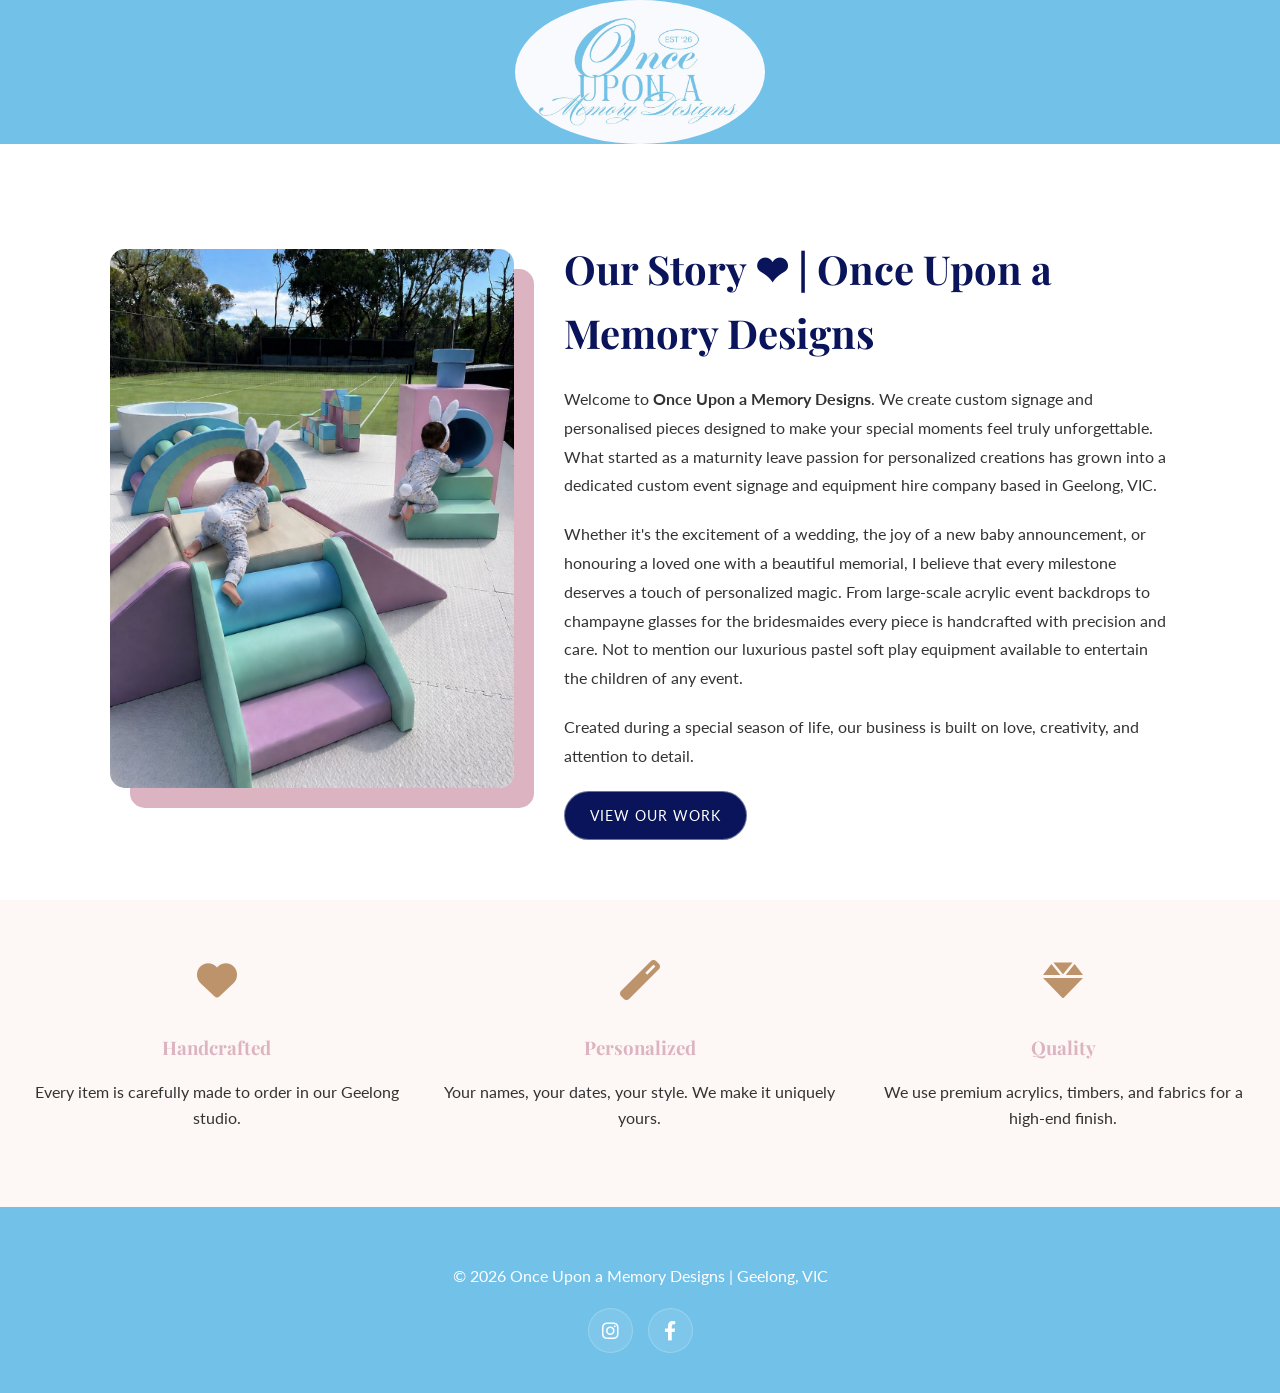
==== aboutus.html @ 057b94fb "Update aboutus.html" ====
<!DOCTYPE html>
<html lang="en">
<head>
    <meta charset="UTF-8">
    <meta name="viewport" content="width=device-width, initial-scale=1.0">
    <title>About Us | Once Upon a Memory Designs</title>
    <link rel="stylesheet" href="gallerystyle.css">
    <link rel="stylesheet" href="https://cdnjs.cloudflare.com/ajax/libs/font-awesome/6.0.0/css/all.min.css">
    <link href="https://fonts.googleapis.com/css2?family=Playfair+Display:ital,wght@0,400..900;1,400..900&family=Lato:wght@300;400;700&display=swap" rel="stylesheet">
    
    <style>
        /* Specific Styles for About Page */
        .about-hero {
            background: #0A145A; /* Your Brand Navy */
            color: white;
            padding: 80px 20px;
            text-align: center;
        }

        .about-hero h1 {
            font-family: 'Playfair Display', serif;
            font-size: 3.5rem;
            margin-bottom: 20px;
        }

        .about-container {
            max-width: 1100px;
            margin: 60px auto;
            padding: 0 20px;
            display: flex;
            align-items: center;
            gap: 50px;
            flex-wrap: wrap;
        }

        .about-image {
            flex: 1;
            min-width: 300px;
        }

        .about-image img {
            width: 100%;
            border-radius: 15px;
            box-shadow: 20px 20px 0px #dcb3c0; /* Gold Accent Shadow */
        }

        .about-content {
            flex: 1.5;
            min-width: 300px;
        }

        .about-content h2 {
            font-family: 'Playfair Display', serif;
            color: #0A145A;
            font-size: 2.5rem;
            margin-bottom: 20px;
        }

        .about-content p {
            font-family: 'Lato', sans-serif;
            line-height: 1.8;
            color: #333;
            margin-bottom: 20px;
        }

        .values-grid {
            display: grid;
            grid-template-columns: repeat(auto-fit, minmax(200px, 1fr));
            gap: 30px;
            background: #fdf8f5;
            padding: 60px 20px;
            margin-top: 50px;
            text-align: center;
        }

        .value-card i {
            font-size: 2.5rem;
            color: #bc936a;
            margin-bottom: 15px;
        }

        .value-card h3 {
            font-family: 'Playfair Display', serif;
            color: #dcb3c0;
            margin-bottom: 10px;
        }

        @media (max-width: 768px) {
            .about-hero h1 { font-size: 2.5rem; }
            .about-container { flex-direction: column; text-align: center; }
            .about-image img { box-shadow: 10px 10px 0px #bc936a; }
        }
    </style>
</head>
<body>

    <header>
        <div class="logo-container">
            <a href="index.html" class="logo-link">
                <img src="./logo.jpeg" alt="Once Upon a Memory Designs Logo" class="logo">
            </a>
        </div>
    </header>

    <main class="about-container">
        <div class="about-image">
            <img src="./workspace.jpeg" alt="The Designer at Work">
        </div>

        <div class="about-content">
            <h2>Our Story ❤ | Once Upon a Memory Designs</h2>
            <p>
                Welcome to <strong>Once Upon a Memory Designs</strong>. We create custom signage and personalised 
                pieces designed to make your special moments feel truly unforgettable. What started as a maturnity 
                leave passion for personalized creations has grown into a dedicated custom event signage and equipment 
                hire company based in Geelong, VIC.
            </p>
            <p>
                Whether it's the excitement of a wedding, the joy of a new baby announcement, or honouring a 
                loved one with a beautiful memorial, I believe that every milestone deserves a touch of 
                personalized magic. From large-scale acrylic event backdrops to champayne glasses for the 
                bridesmaides every piece is handcrafted with precision and care. Not to mention our luxurious 
                pastel soft play equipment available to entertain the children of any event. 
            </p>
            <p>
                Created during a special season of life, our business is built on love, creativity, and attention to 
                detail. 
            </p>
            <a href="imagegallery.html" class="nav-btn" style="background:#0A145A; color:white; padding: 12px 25px; display:inline-block; border-radius:30px; text-decoration:none;">View Our Work</a>
        </div>
    </main>

    <section class="values-grid">
        <div class="value-card">
            <i class="fas fa-heart"></i>
            <h3>Handcrafted</h3>
            <p>Every item is carefully made to order in our Geelong studio.</p>
        </div>
        <div class="value-card">
            <i class="fas fa-magic"></i>
            <h3>Personalized</h3>
            <p>Your names, your dates, your style. We make it uniquely yours.</p>
        </div>
        <div class="value-card">
            <i class="fas fa-gem"></i>
            <h3>Quality</h3>
            <p>We use premium acrylics, timbers, and fabrics for a high-end finish.</p>
        </div>
    </section>

    <footer>
        <div class="footer-content">
            <p>&copy; 2026 Once Upon a Memory Designs | Geelong, VIC</p>
            <div class="social-links">
                <a href="https://www.instagram.com/onceuponamemorydesigns" target="_blank" class="social-btn instagram"><i class="fa-brands fa-instagram"></i></a>
                <a href="https://www.facebook.com/people/Once-Upon-A-Memory-Designs/61577818255636/" target="_blank" class="social-btn facebook"><i class="fa-brands fa-facebook-f"></i></a>
            </div>
        </div>
    </footer>

</body>
</html>
---- gallerystyle.css ----
* {
    box-sizing: border-box;
}
/* GLOBAL STYLES */
body { 
    font-family: 'Lato', sans-serif; 
    margin: 0; 
    color: #333; 
    line-height: 1.6; 
}


/* --- UPDATED HEADER CSS --- */
header {
    background-color: #71c1e8; /* A dark slate blue */
    color: white;
}

/* 1. Header Container (Aligns 3 items side-by-side) */
.header-container {
    display: flex;
    /*justify-content: space-between; /* Spreads items evenly */
    align-items: center;          /* Vertically centers everything */
    max-width: 2000px;            /* Boundary to prevent stretching on huge monitors */
    margin: 0 auto;               /* Centers the container on the screen */
    width: 100%;                  /* Takes full allowed width */
    padding: 0 40px; /* Adds 40px of space to the left and right sides */           /* Side padding */
}
/* Container for the left-side button */
.header-left {
    flex: 1; /* Takes up 1/3 of the space to keep logo centered */
    display: flex;
    justify-content: flex-start; /* Aligns button to the far left */
}

/* The Gallery Button Styling */
.nav-btn {
    display: inline-block;
    padding: 10px 20px;
    background-color: rgba(255, 255, 255, 0.1); /* Subtle transparent look */
    color: white;
    text-decoration: none;
    font-family: 'Lato', sans-serif;
    font-size: 0.9rem;
    text-transform: uppercase;
    letter-spacing: 1px;
    border: 1px solid rgba(255, 255, 255, 0.4);
    border-radius: 4px;
    transition: all 0.3s ease;
}

.nav-btn:hover {
    background-color: #bc936a; /* Matches your brand's gold/tan hover color */
    border-color: #bc936a;
    color: white;
}

/* 2. Spacer and Search Container (Must be equal width for true centering) */
.header-spacer, .header-search {
    flex: 1;                     /* Both take up exactly 1/3 of the space */
    display: flex;
    align-items: center;
}

/* Spacer on the left remains empty */
.header-spacer {
    justify-content: flex-start;
}

/* Search bar on the right is aligned right */
.header-search {
    justify-content: flex-end; /* Aligns search bar to the right edge */
}

/* 3. Logo Container (Centers itself in the middle 1/3) */
.logo-container {
    flex: 0 0 auto;             /* Logo doesn't shrink or grow; takes only needed space */
    display: flex;
    justify-content: center;
    align-items: center;
}

.logo-link {
    display: flex;
    justify-content: center;
    align-items: center;
    text-decoration: none; /* Removes any default link underlining */
    transition: opacity 0.3s ease; /* Adds a smooth feel when hovering */
}

/* Subtle feedback when someone hovers over the logo */
.logo-link:hover {
    opacity: 0.8; 
    cursor: pointer;
}

.logo {
    max-width: 250px;
    height: auto;
    border-radius: 50%;
    display: block; /* Removes bottom gap inside the link */
}
/* 4. Search Bar Modern Styling */
.header-search form {
    display: flex;
    gap: 0;                     /* No gap for a cohesive pill shape */
    border: 1px solid rgba(255, 255, 255, 0.4); /* Subtle transparent white border */
    border-radius: 25px;        /* Rounded edges */
    overflow: hidden;           /* Clips contents to shape */
    background-color: rgba(255, 255, 255, 0.1); /* Slight white background hint */
}

.search-input {
    background-color: transparent;
    border: none;
    color: white;               /* White text input */
    padding: 5px 20px;
    font-family: 'Lato', sans-serif;
    font-size: 1rem;
    width: 250px;               /* Text input width */
    outline: none;
}

.search-input::placeholder {
    color: rgba(255, 255, 255, 0.6); /* Softened placeholder text */
}

.search-button {
    background-color: transparent;
    border: none;
    color: white;
    padding: 10px 25px;
    font-family: 'Lato', sans-serif;
    text-transform: uppercase;  /* All-caps button text */
    font-size: 0.8rem;
    letter-spacing: 1px;
    font-weight: 700;
    cursor: pointer;
    transition: background 0.3s;
}

.search-button:hover {
    background-color: rgba(255, 255, 255, 0.2); /* Hover highlight */
}

/* Tablet view (4 columns) */
@media (min-width: 768px) {
    .grid {
        grid-template-columns: repeat(4, 1fr);
    }
}

/* Large Desktop view (8 columns) */
@media (min-width: 1200px) {
    .grid {
        grid-template-columns: repeat(8, 1fr);
    }
}
    
    .header-spacer {
        display: none;          /* Hide the spacer on mobile */
    }

    .header-search {
        width: 100%;            /* Search bar spans full width */
        justify-content: center; /* Centered search on mobile */
    }

    .search-input {
        width: 100%;            /* Input area spans full width */
    }
}
.header-text {
    padding: 20px;
    flex-grow: 1;
}

h1 { 
    font-family: 'Playfair Display', serif; 
    font-size: 2.5rem; 
    margin: 0 0 10px 0; 
}

/* GALLERY SECTION */
.gallery { 
    padding: 50px 10px; 
    max-width: 2000px; /* Match your header's max-width */
    margin: 0 auto;    /* This is the magic that centers the whole block */
    width: 75%;        /* Gives a little breathing room on the sides */
}

.gallery h2 { 
    text-align: center; 
    font-family: 'Playfair Display', serif; 
    color: #333; 
    margin-bottom: 30px;
}

/* GRID & CARDS */
.grid { 
    display: grid; 
    grid-template-columns: repeat(2, 1fr); 
    gap: 15px; 
    width: 100%;
    margin-top: 30px;
}

.card {
    background-color: transparent;
    width: 100%; /* Changed from 300px to 100% */
    aspect-ratio: 3 / 4; /* Maintains the tall shape automatically */
    perspective: 1000px; 
    border: none;
}

.card img {
    width: 100%;
    max-width: 350px; /* Keeps images consistent */
    height: auto;
    display: block;
    margin: 0 auto 15px auto; /* Centers the image in the card */
}

.card:hover { box-shadow: 0 5px 15px rgba(0,0,0,0.1); }
/* ========================================
   TRUST FEATURES SECTION (Inspired by Ref)
   ======================================== */
.trust-features {
    /* Background matches your existing header/footer navy blue */
    background-color: #71c1e8;
    color: white;
    padding: 80px 20px; /* Spacious vertical padding like the ref */
    text-align: center;
}

.features-container {
    max-width: 1200px; /* Matches your header boundary */
    margin: 0 auto;
    display: flex;
    justify-content: space-between;
    gap: 30px;
}

.feature-item {
    flex: 1; /* Each item takes equal space */
    display: flex;
    flex-direction: column;
    align-items: center; /* Centers the icon, title, and text */
}

.feature-icon {
    font-size: 3rem; /* Large icon size */
    /* Color matches your brand gold/tan hover color */
    color: #FFFF00; 
    margin-bottom: 25px; /* Space between icon and title */
}

/* Optional: Slight "pop" on icon hover, like your social buttons */
.feature-item:hover .feature-icon {
    transform: translateY(-5px);
    transition: transform 0.3s ease;
}

.feature-item h3 {
    font-family: 'Playfair Display', serif; /* Uses your fancy heading font */
    font-size: 1.4rem;
    font-weight: 700;
    margin: 0 0 10px 0;
}

.feature-item p {
    font-family: 'Lato', sans-serif; /* Uses your body font */
    font-size: 0.9rem;
    color: rgba(255, 255, 255, 0.8); /* Slightly softer white for better readability */
    line-height: 1.6;
    margin: 0;
}

/* ========================================
   RESPONSIVENESS (Crucial!)
   ======================================== */
/* On tablets, drop from 4 columns to 2x2 grid */
@media (max-width: 992px) {
    .features-container {
        display: grid;
        grid-template-columns: repeat(2, 1fr);
        gap: 40px;
    }
}

/* On phones, drop to 1 column */
@media (max-width: 600px) {
    .features-container {
        grid-template-columns: 1fr;
    }
    .trust-features {
        padding: 50px 20px;
    }
    .feature-icon {
        font-size: 2.5rem;
    }
}

/* ENQUIRY SECTION */
.enquiry { 
    background: #FFF; 
    color: black; 
    padding: 50px 20px; 
    text-align: center; 
}

.enquiry h2 { color: #000; font-family: 'Playfair Display', serif; }

form { 
    max-width: 500px; 
    margin: auto; 
    display: flex; 
    flex-direction: column; 
}

input, textarea { 
    margin-bottom: 15px; 
    padding: 12px; 
    border: none; 
    border-radius: 4px; 
}

button { 
    background: #0A145A; 
    color: white; 
    border: none; 
    padding: 15px; 
    cursor: pointer; 
    font-size: 1rem; 
    border-radius: 4px; 
}

button:hover { background: #bc936a; }

footer {
    background-color: #71c1e8; /* Matches your header */
    color: white;
    padding: 40px 20px;
    text-align: center;
}

.footer-content {
    max-width: 1000px;
    margin: 0 auto;
}
/* --- FILE UPLOAD STYLING --- */
.file-upload-wrapper {
    margin-bottom: 20px;
    text-align: left;
    background: rgba(255, 255, 255, 0.05); /* Very subtle contrast */
    padding: 15px;
    border: 1px dashed rgba(255, 255, 255, 0.3);
    border-radius: 4px;
}

.upload-label {
    display: block;
    color: #FFF;
    font-family: 'Lato', sans-serif;
    margin-bottom: 10px;
    cursor: pointer;
    font-size: 0.9rem;
}

.upload-label i {
    margin-right: 8px;
    color: #bc936a; /* Using your hover gold color as an accent */
}

.file-input {
    color: #ccc;
    font-size: 0.8rem;
    width: 100%;
}

.file-help {
    display: block;
    margin-top: 5px;
    color: #999;
    font-size: 0.75rem;
    font-style: italic;
}

/* Make the file input blend in better */
input[type="file"]::file-selector-button {
    background: #0A145A;
    color: white;
    border: none;
    padding: 5px 10px;
    border-radius: 4px;
    cursor: pointer;
    margin-right: 10px;
    font-size: 0.8rem;
    transition: 0.3s;
}

input[type="file"]::file-selector-button:hover {
    background: #bc936a;
}
/* Styling the input boxes and message area */
.enquiry input, 
.enquiry textarea {
    width: 100%;             /* Ensures they fill the form width */
    padding: 12px 15px;      /* Space inside the box for the text */
    margin-bottom: 20px;     /* Space between the boxes */
    border: 1px solid #ccc;  /* This creates the "box" outline */
    border-radius: 5px;      /* Slightly rounds the corners */
    background-color: #fff;  /* Keeps the inside white */
    font-family: 'Lato', sans-serif;
    font-size: 1rem;
    box-sizing: border-box;  /* Prevents the boxes from overflowing */
    transition: border-color 0.3s ease; /* Smooth transition for the glow */
}

/* Optional: Add a "glow" when a user clicks into a box */
.enquiry input:focus, 
.enquiry textarea:focus {
    outline: none;
    border-color: #71c1e8;   /* Changes border to your brand navy when active */
    box-shadow: 0 0 5px rgba(16, 17, 93, 0.2);
}

.social-links {
    margin-top: 20px;
    display: flex;
    justify-content: center;
    gap: 15px; /* Space between buttons */
}

.social-btn {
    display: flex;
    align-items: center;
    justify-content: center;
    width: 45px;
    height: 45px;
    border-radius: 50%;
    background-color: rgba(255, 255, 255, 0.1); /* Subtle transparent circle */
    color: white;
    text-decoration: none;
    font-size: 1.2rem;
    transition: all 0.3s ease;
    border: 1px solid rgba(255, 255, 255, 0.2);
}

/* Hover Effects */
.social-btn:hover {
    transform: translateY(-3px); /* Lifts the button slightly */
    background-color: white;
}

.social-btn.instagram:hover {
    color: #E1306C; /* Instagram Pink */
}

.social-btn.facebook:hover {
    color: #1877F2; /* Facebook Blue */
}

/* TABLET VIEW (Under 1024px) */
@media (max-width: 1024px) {
    .grid {
        grid-template-columns: repeat(2, 1fr); /* Drops to 2 per row */
    }
}

/* PHONE VIEW (Under 768px) */
@media (max-width: 768px) {
    .grid {
        grid-template-columns: 1fr !important; /* Forces 1 per row on phones */
    }
    
    .gallery {
        padding: 20px 15px; /* Shrinks white space on sides for mobile */
    }

    .logo {
        max-width: 250px; /* Shrinks logo so it fits better on small screens */
    }
}
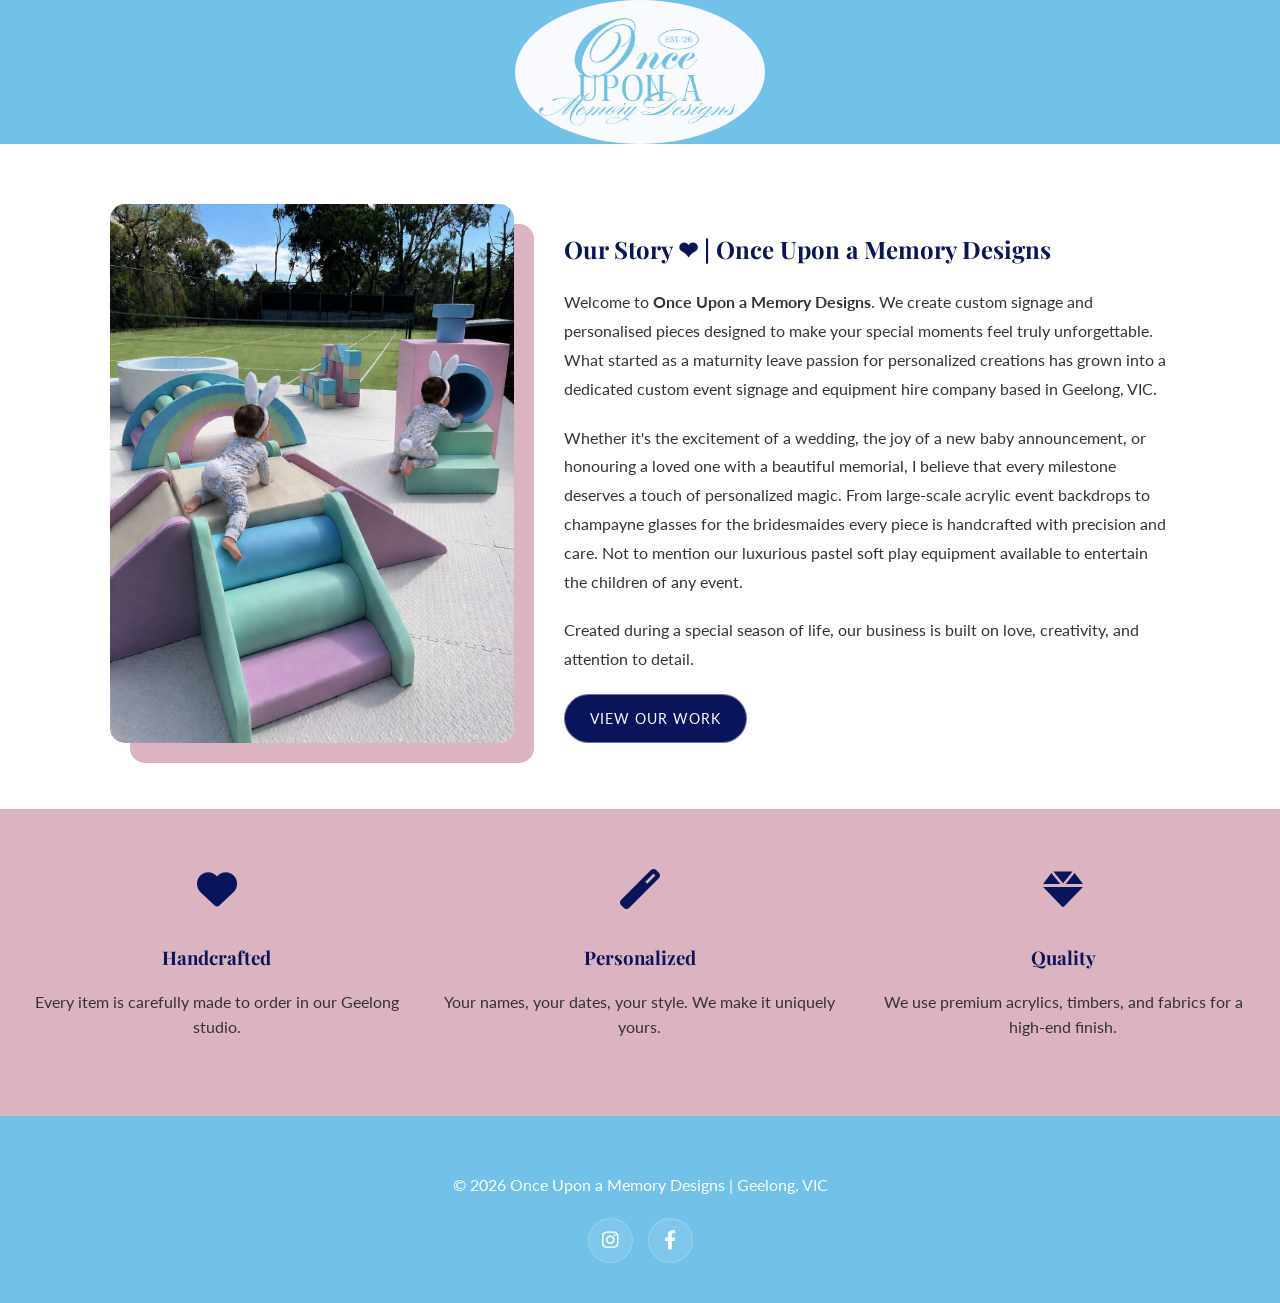
==== commit b96726f8: "Update aboutus.html" ====
--- a/aboutus.html
+++ b/aboutus.html
@@ -53,7 +53,7 @@
         .about-content h2 {
             font-family: 'Playfair Display', serif;
             color: #0A145A;
-            font-size: 2.5rem;
+            font-size: 1.5rem;
             margin-bottom: 20px;
         }
 
@@ -68,7 +68,7 @@
             display: grid;
             grid-template-columns: repeat(auto-fit, minmax(200px, 1fr));
             gap: 30px;
-            background: #fdf8f5;
+            background: #dcb3c0;
             padding: 60px 20px;
             margin-top: 50px;
             text-align: center;
@@ -76,13 +76,13 @@
 
         .value-card i {
             font-size: 2.5rem;
-            color: #bc936a;
+            color: #0A145A;
             margin-bottom: 15px;
         }
 
         .value-card h3 {
             font-family: 'Playfair Display', serif;
-            color: #dcb3c0;
+            color: #0A145A;
             margin-bottom: 10px;
         }
 
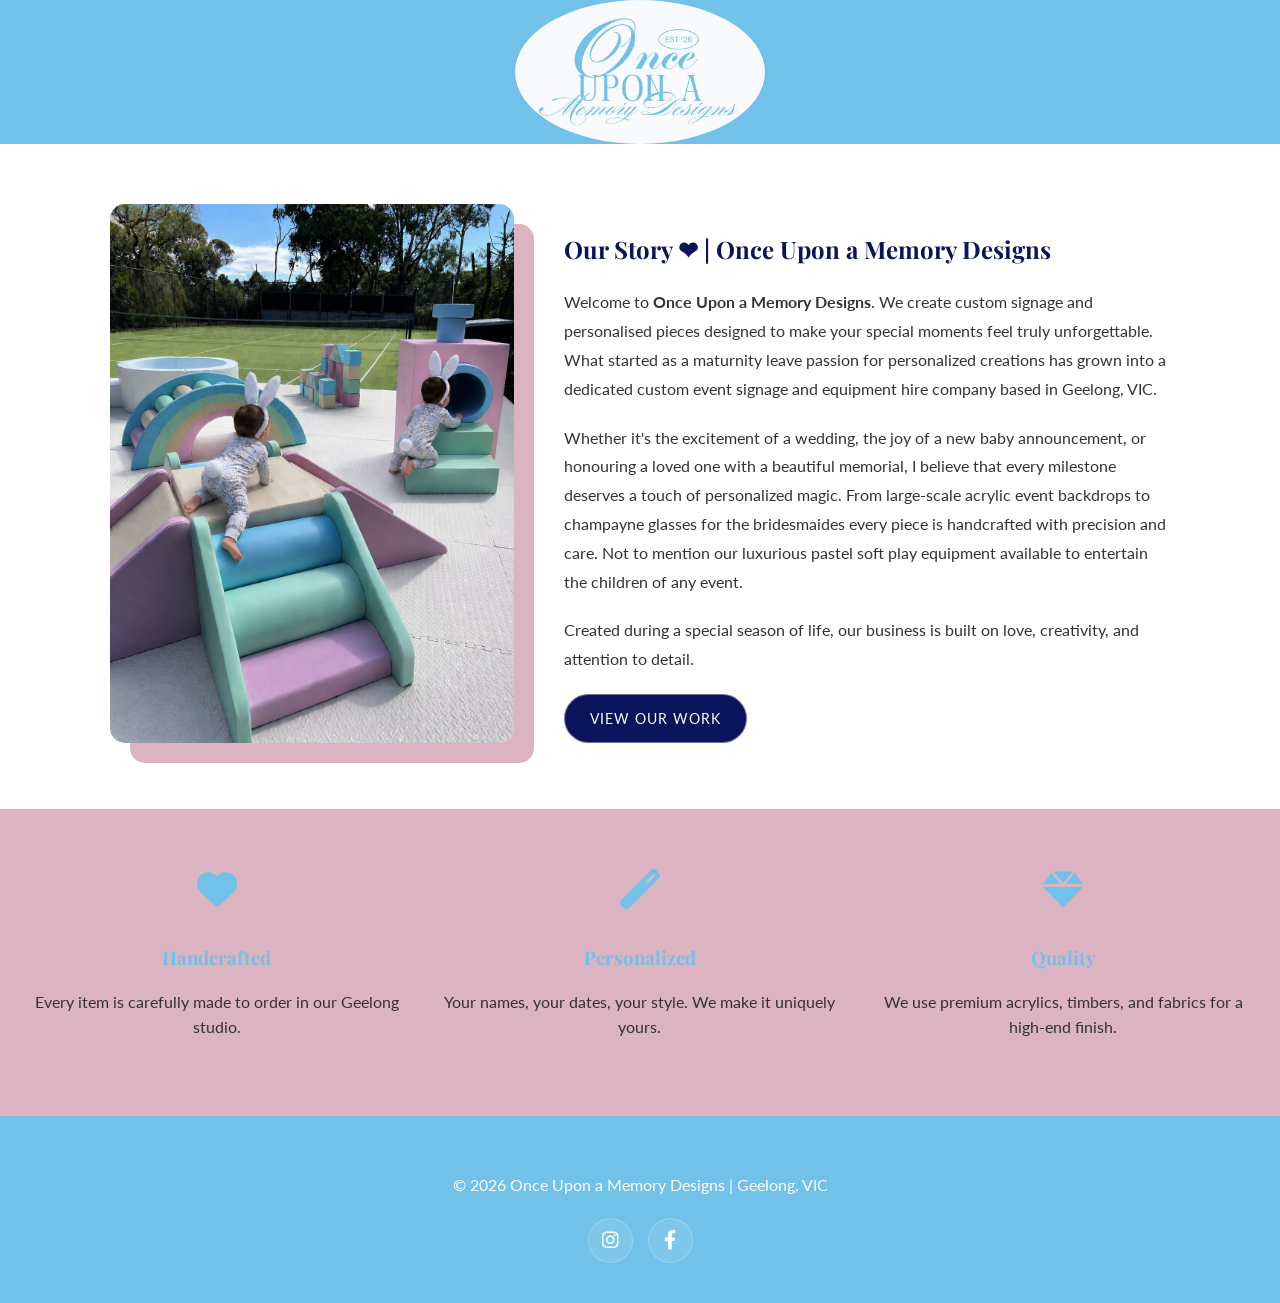
==== commit 65de003a: "Update aboutus.html" ====
--- a/aboutus.html
+++ b/aboutus.html
@@ -76,13 +76,13 @@
 
         .value-card i {
             font-size: 2.5rem;
-            color: #0A145A;
+            color: #71c1e8;
             margin-bottom: 15px;
         }
 
         .value-card h3 {
             font-family: 'Playfair Display', serif;
-            color: #0A145A;
+            color: #71c1e8;
             margin-bottom: 10px;
         }
 
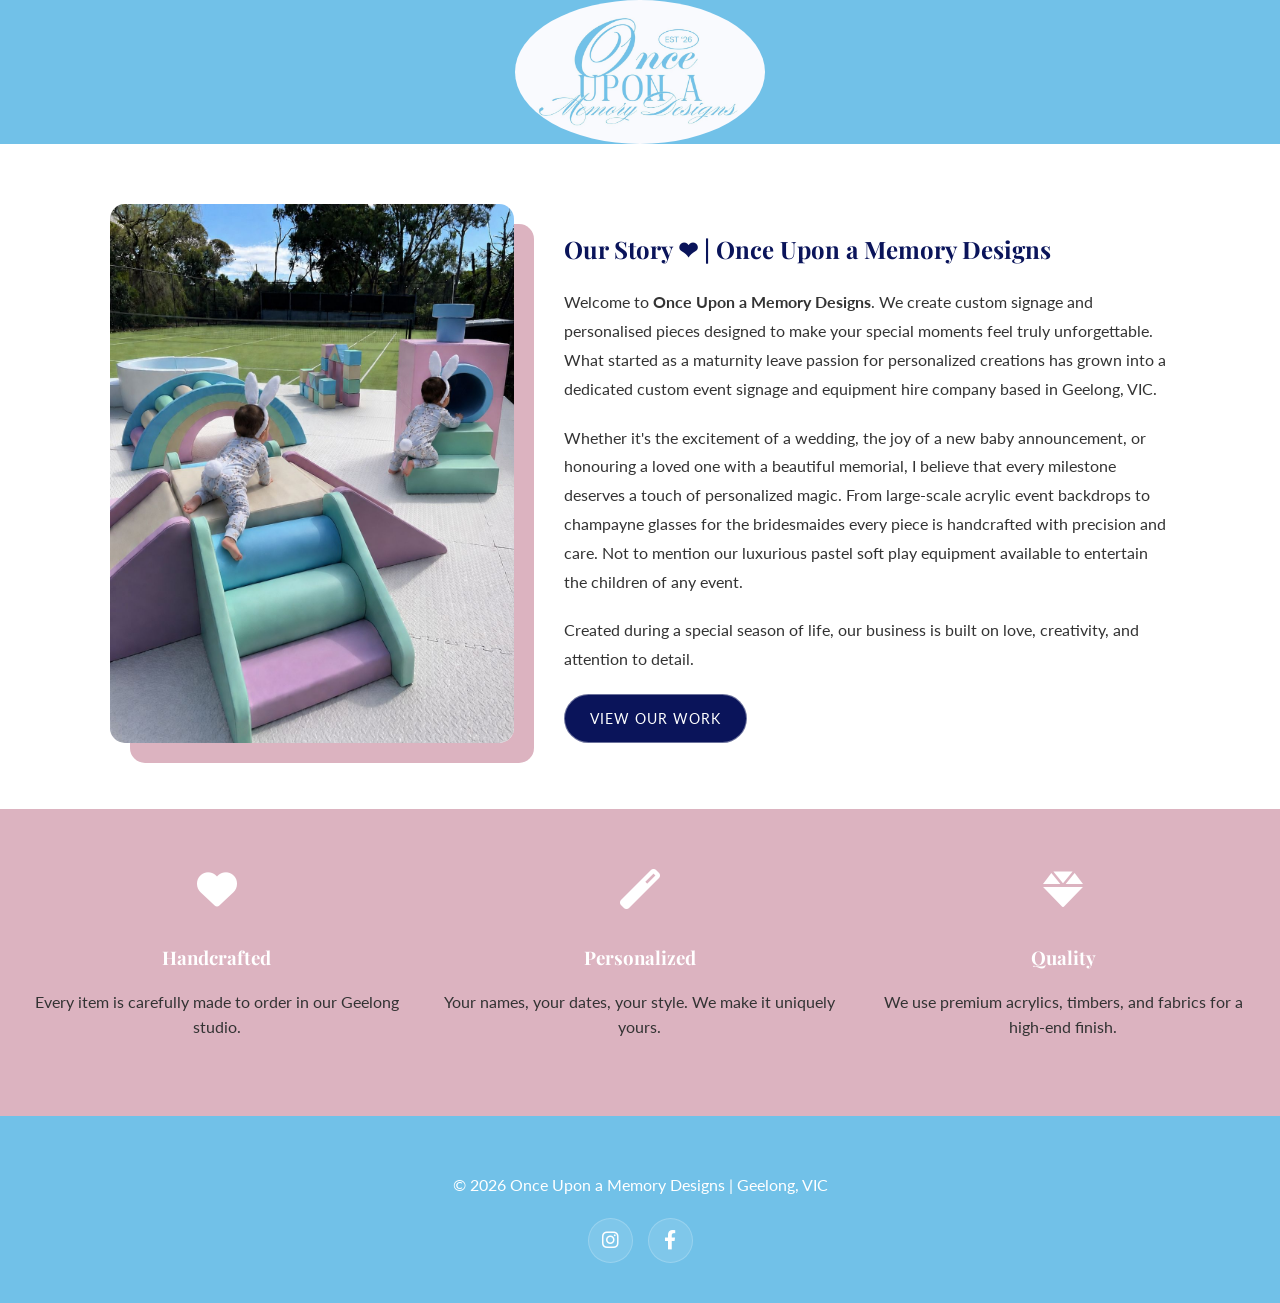
==== commit d039a134: "Update aboutus.html" ====
--- a/aboutus.html
+++ b/aboutus.html
@@ -76,13 +76,13 @@
 
         .value-card i {
             font-size: 2.5rem;
-            color: #71c1e8;
+            color: #FFFFFF;
             margin-bottom: 15px;
         }
 
         .value-card h3 {
             font-family: 'Playfair Display', serif;
-            color: #71c1e8;
+            color: #FFFFFF;
             margin-bottom: 10px;
         }
 
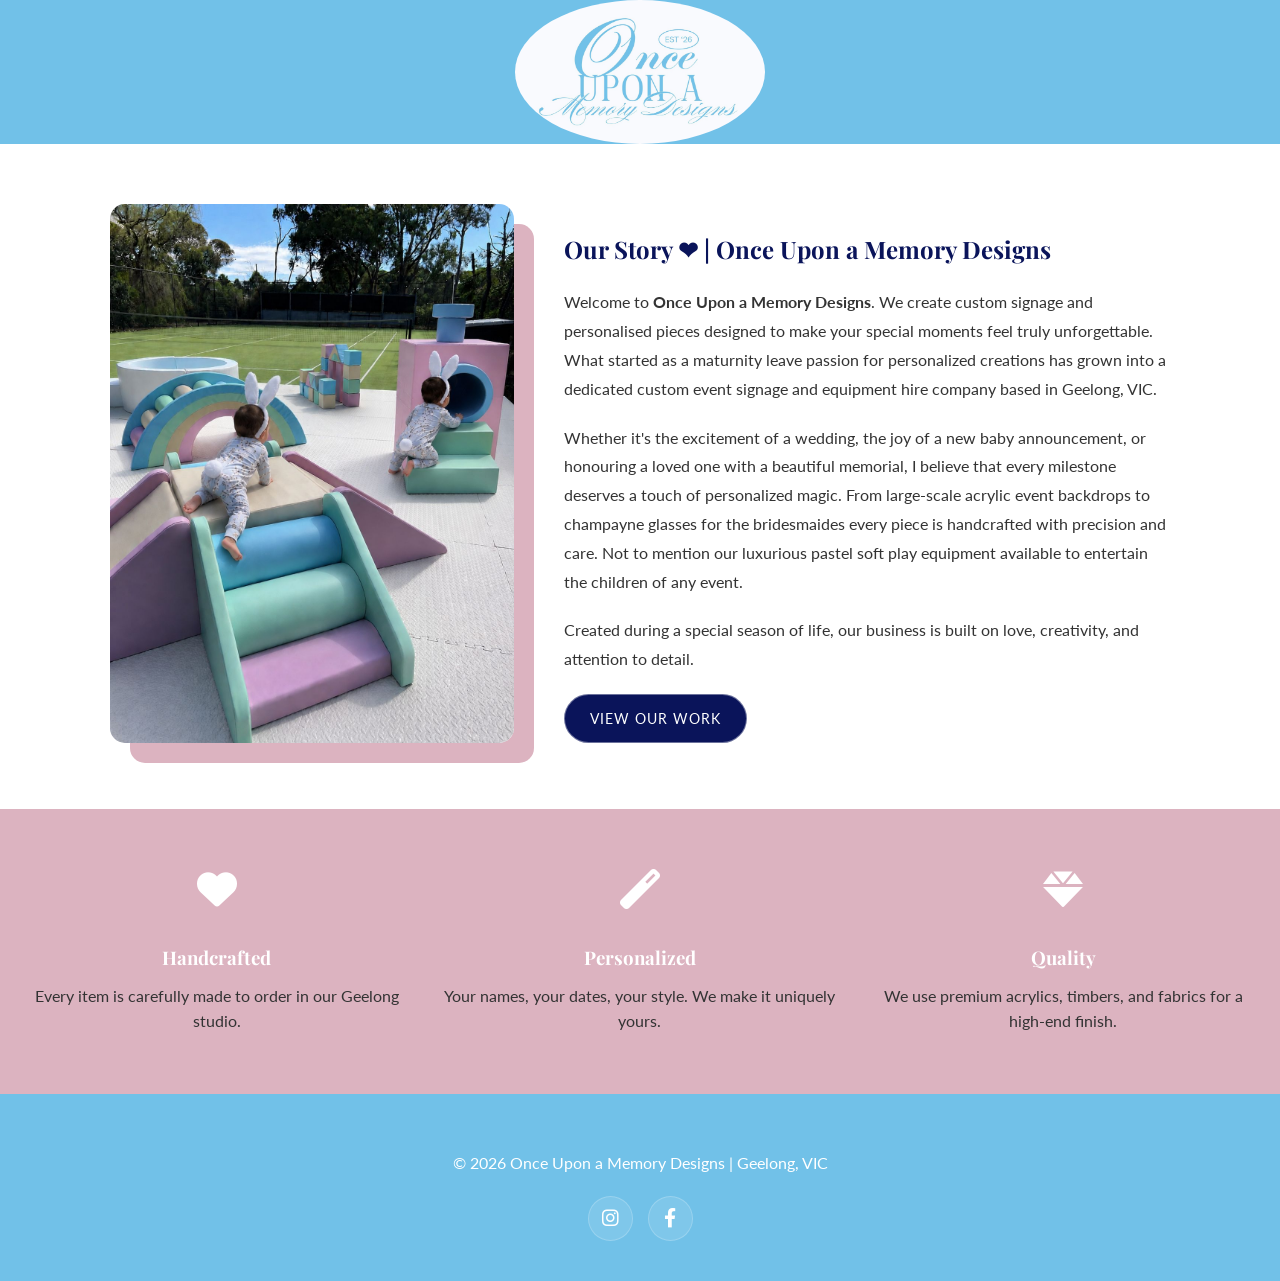
==== commit fee54eed: "Update aboutus.html" ====
--- a/aboutus.html
+++ b/aboutus.html
@@ -63,7 +63,12 @@
             color: #333;
             margin-bottom: 20px;
         }
-
+        .about-content p2 {
+            font-family: 'Lato', sans-serif;
+            line-height: 1.8;
+            color: #FFFFFF;
+            margin-bottom: 20px;
+        }
         .values-grid {
             display: grid;
             grid-template-columns: repeat(auto-fit, minmax(200px, 1fr));
@@ -135,17 +140,17 @@
         <div class="value-card">
             <i class="fas fa-heart"></i>
             <h3>Handcrafted</h3>
-            <p>Every item is carefully made to order in our Geelong studio.</p>
+            <p2>Every item is carefully made to order in our Geelong studio.</p2>
         </div>
         <div class="value-card">
             <i class="fas fa-magic"></i>
             <h3>Personalized</h3>
-            <p>Your names, your dates, your style. We make it uniquely yours.</p>
+            <p2>Your names, your dates, your style. We make it uniquely yours.</p2>
         </div>
         <div class="value-card">
             <i class="fas fa-gem"></i>
             <h3>Quality</h3>
-            <p>We use premium acrylics, timbers, and fabrics for a high-end finish.</p>
+            <p2>We use premium acrylics, timbers, and fabrics for a high-end finish.</p2>
         </div>
     </section>
 
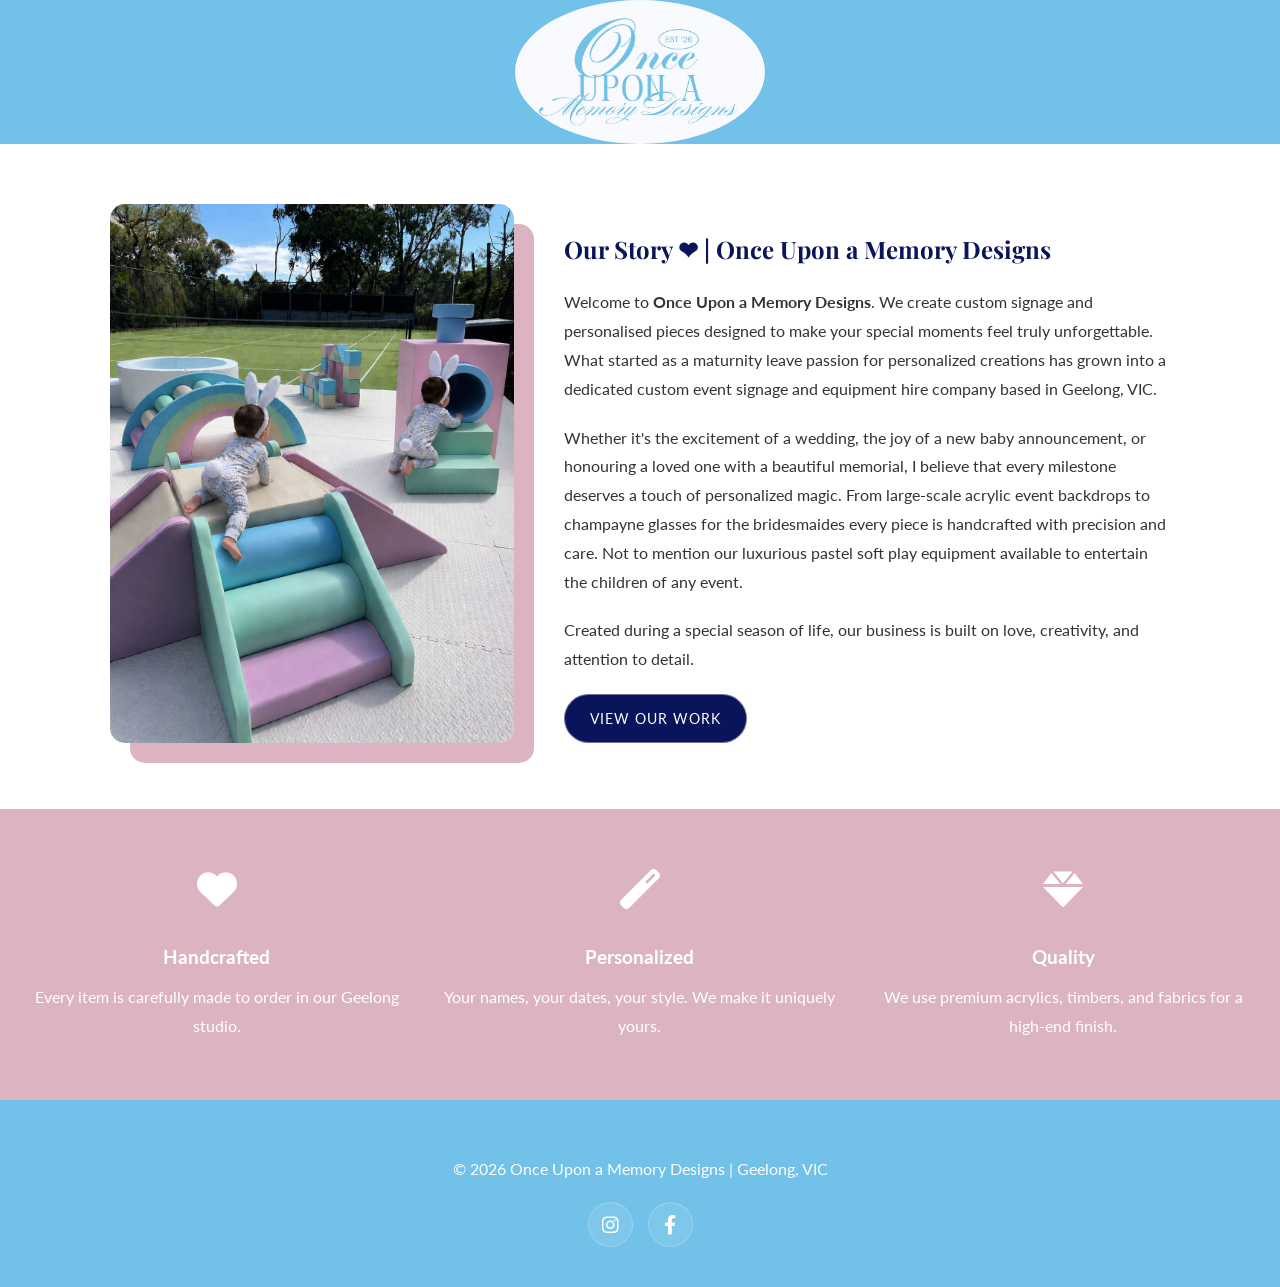
==== commit 65c04773: "Update aboutus.html" ====
--- a/aboutus.html
+++ b/aboutus.html
@@ -63,12 +63,7 @@
             color: #333;
             margin-bottom: 20px;
         }
-        .about-content p2 {
-            font-family: 'Lato', sans-serif;
-            line-height: 1.8;
-            color: #FFFFFF;
-            margin-bottom: 20px;
-        }
+        
         .values-grid {
             display: grid;
             grid-template-columns: repeat(auto-fit, minmax(200px, 1fr));
@@ -86,9 +81,15 @@
         }
 
         .value-card h3 {
-            font-family: 'Playfair Display', serif;
+            font-family: 'Lato', serif;
             color: #FFFFFF;
             margin-bottom: 10px;
+        }
+        .value-card p2 {
+            font-family: 'Lato', sans-serif;
+            line-height: 1.8;
+            color: #FFFFFF;
+            margin-bottom: 20px;
         }
 
         @media (max-width: 768px) {
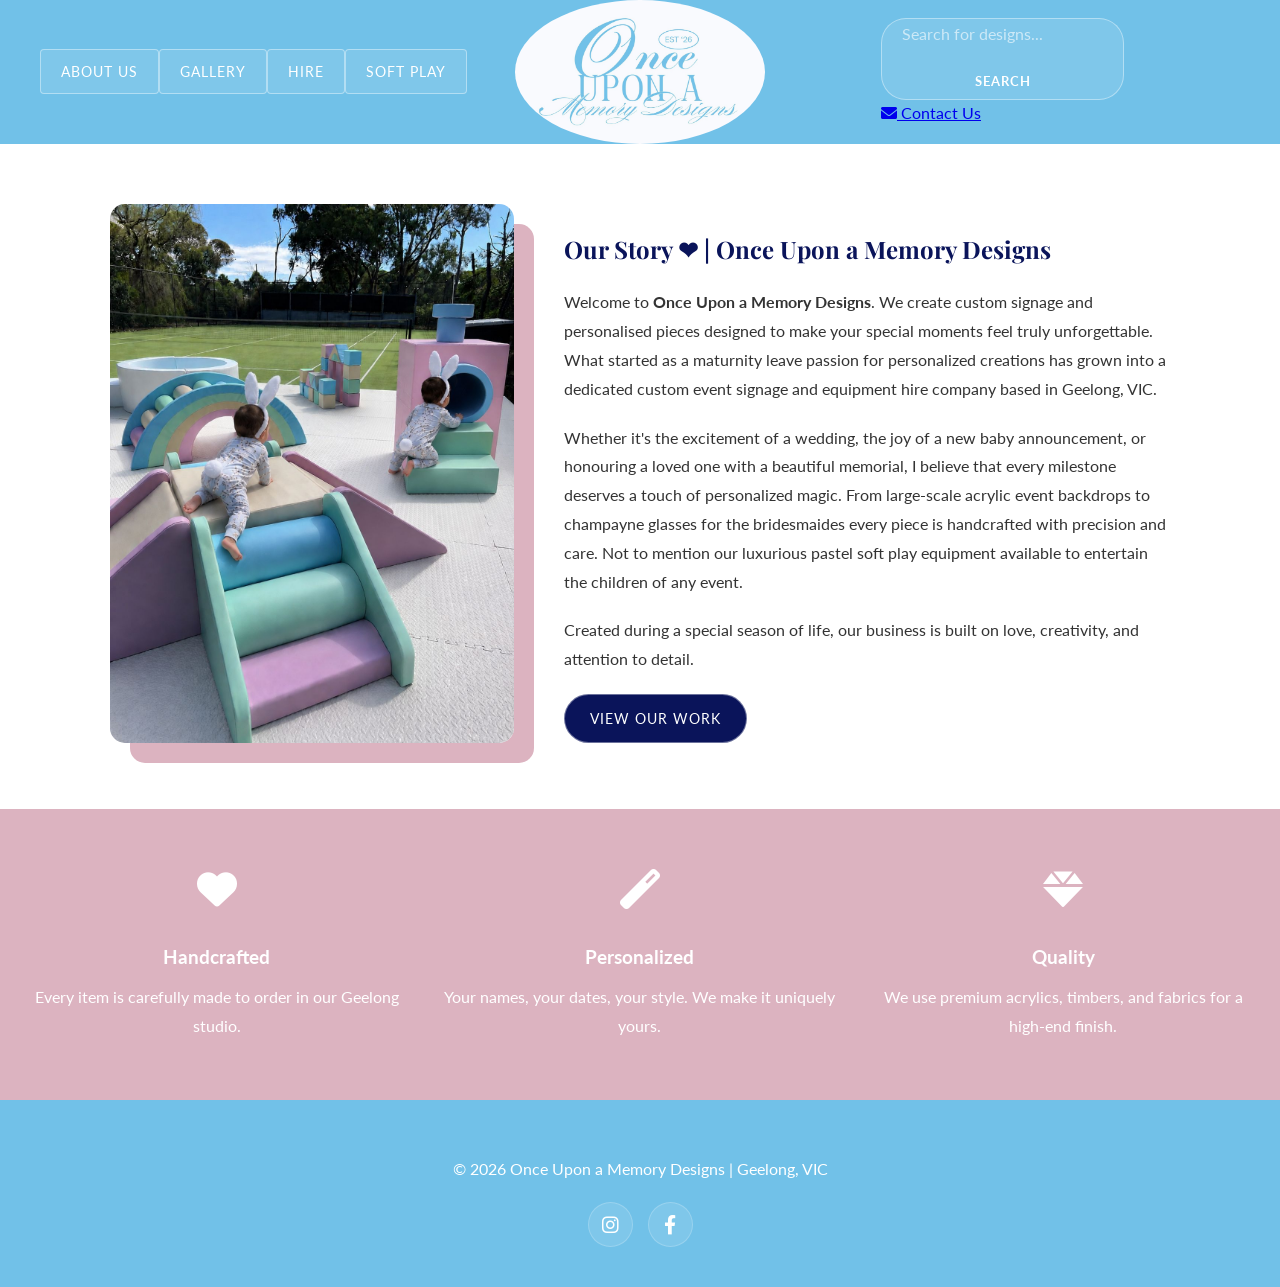
==== commit 395d1742: "Update aboutus.html" ====
--- a/aboutus.html
+++ b/aboutus.html
@@ -102,10 +102,31 @@
 <body>
 
     <header>
-        <div class="logo-container">
-            <a href="index.html" class="logo-link">
-                <img src="./logo.jpeg" alt="Once Upon a Memory Designs Logo" class="logo">
-            </a>
+        <div class="header-container">
+            <div class="header-left">
+                <a href="aboutus.html" class="nav-btn">About Us</a>
+                <a href="imagegallery.html" class="nav-btn">Gallery</a>
+                <a href="hire.html" class="nav-btn">Hire</a>
+                <a href="pricing.html" class="nav-btn">Soft Play</a>
+            </div>
+
+            <div class="logo-container">
+                <a href="index.html" class="logo-link">
+                    <img src="./logo.jpeg" alt="Once Upon a Memory Designs Logo" class="logo">
+                </a>
+            </div>
+
+            <div class="header-search">
+                <div class="header-actions">
+                    <form action="https://au.pinterest.com/onceuponamemorydesigns/" method="GET">
+                        <input type="text" name="q" placeholder="Search for designs..." class="search-input" aria-label="Search site">
+                        <button type="submit" class="search-button">Search</button>
+                    </form>
+                    <a href="#contact" class="contact-nav-btn" aria-label="Contact Us">
+                        <i class="fa-solid fa-envelope"></i> Contact Us
+                    </a>
+                </div>
+            </div>
         </div>
     </header>
 
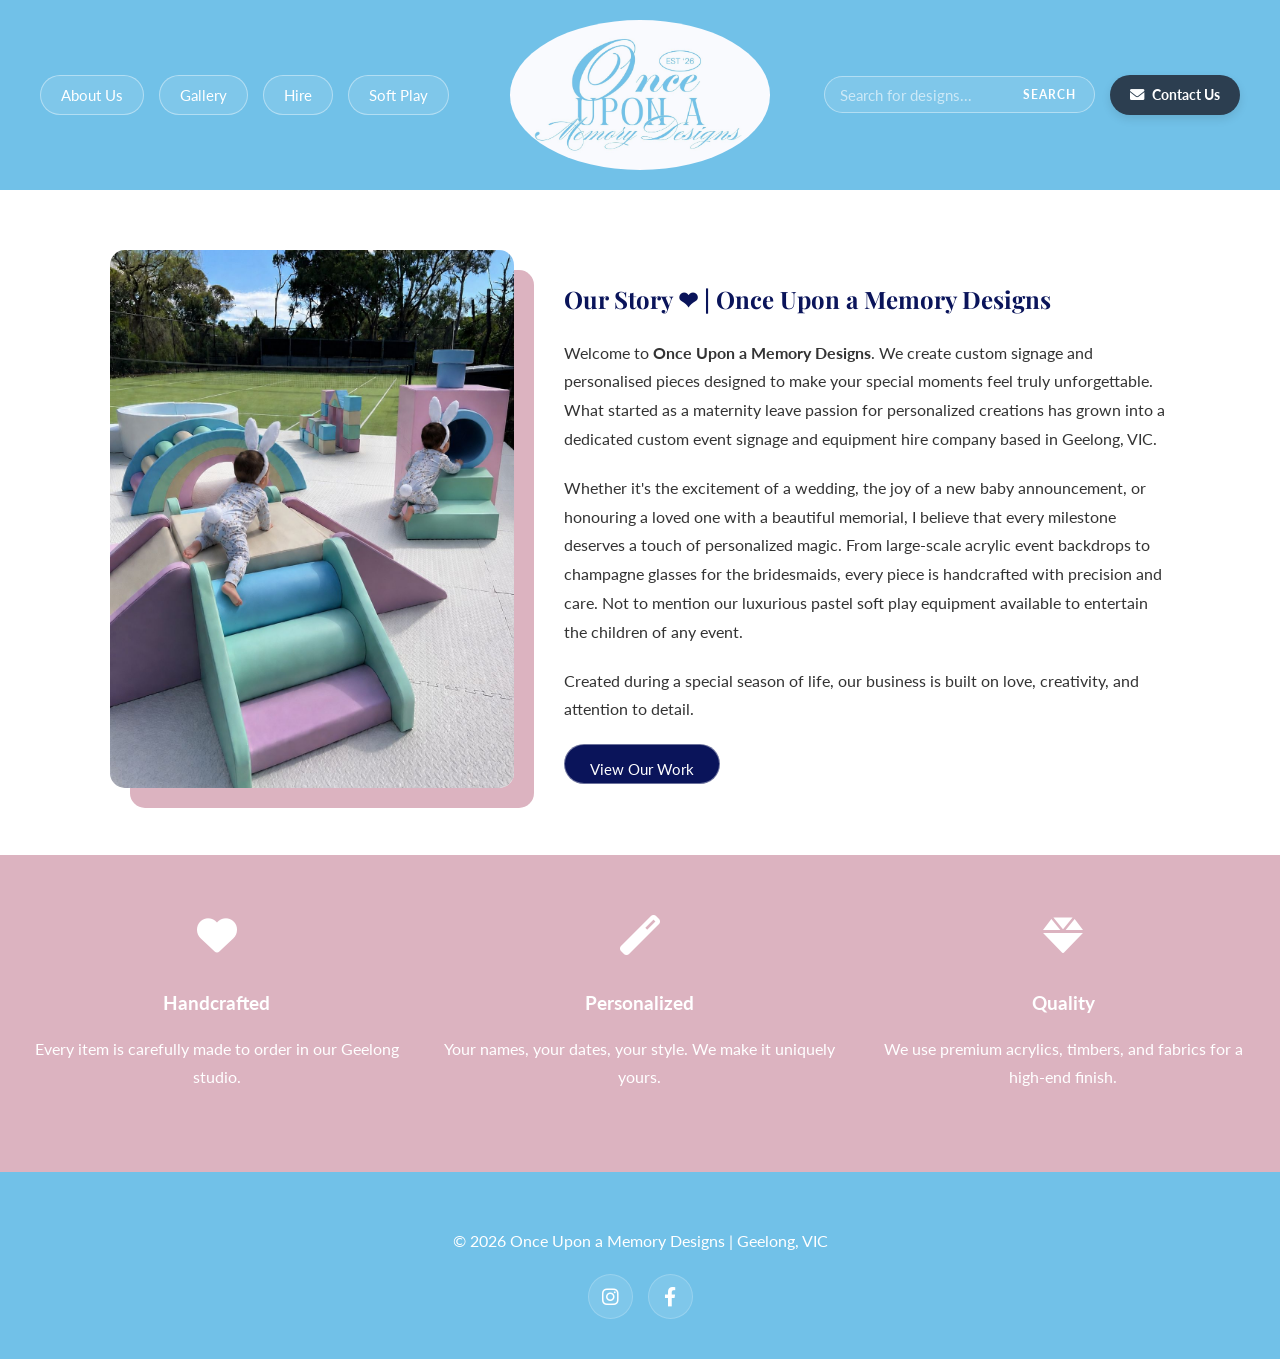
==== commit 8979ef5d: "Update aboutus.html" ====
--- a/aboutus.html
+++ b/aboutus.html
@@ -1,18 +1,18 @@
-
 <!DOCTYPE html>
 <html lang="en">
 <head>
     <meta charset="UTF-8">
     <meta name="viewport" content="width=device-width, initial-scale=1.0">
     <title>About Us | Once Upon a Memory Designs</title>
-    <link rel="stylesheet" href="gallerystyle.css">
+    <!-- Linked to unified main stylesheet -->
+    <link rel="stylesheet" href="style.css">
     <link rel="stylesheet" href="https://cdnjs.cloudflare.com/ajax/libs/font-awesome/6.0.0/css/all.min.css">
     <link href="https://fonts.googleapis.com/css2?family=Playfair+Display:ital,wght@0,400..900;1,400..900&family=Lato:wght@300;400;700&display=swap" rel="stylesheet">
     
     <style>
         /* Specific Styles for About Page */
         .about-hero {
-            background: #0A145A; /* Your Brand Navy */
+            background: #0A145A; /* Brand Navy */
             color: white;
             padding: 80px 20px;
             text-align: center;
@@ -42,7 +42,7 @@
         .about-image img {
             width: 100%;
             border-radius: 15px;
-            box-shadow: 20px 20px 0px #dcb3c0; /* Gold Accent Shadow */
+            box-shadow: 20px 20px 0px #dcb3c0; /* Accent Shadow */
         }
 
         .about-content {
@@ -85,7 +85,8 @@
             color: #FFFFFF;
             margin-bottom: 10px;
         }
-        .value-card p2 {
+
+        .value-card p {
             font-family: 'Lato', sans-serif;
             line-height: 1.8;
             color: #FFFFFF;
@@ -139,15 +140,15 @@
             <h2>Our Story ❤ | Once Upon a Memory Designs</h2>
             <p>
                 Welcome to <strong>Once Upon a Memory Designs</strong>. We create custom signage and personalised 
-                pieces designed to make your special moments feel truly unforgettable. What started as a maturnity 
+                pieces designed to make your special moments feel truly unforgettable. What started as a maternity 
                 leave passion for personalized creations has grown into a dedicated custom event signage and equipment 
                 hire company based in Geelong, VIC.
             </p>
             <p>
                 Whether it's the excitement of a wedding, the joy of a new baby announcement, or honouring a 
                 loved one with a beautiful memorial, I believe that every milestone deserves a touch of 
-                personalized magic. From large-scale acrylic event backdrops to champayne glasses for the 
-                bridesmaides every piece is handcrafted with precision and care. Not to mention our luxurious 
+                personalized magic. From large-scale acrylic event backdrops to champagne glasses for the 
+                bridesmaids, every piece is handcrafted with precision and care. Not to mention our luxurious 
                 pastel soft play equipment available to entertain the children of any event. 
             </p>
             <p>
@@ -162,17 +163,17 @@
         <div class="value-card">
             <i class="fas fa-heart"></i>
             <h3>Handcrafted</h3>
-            <p2>Every item is carefully made to order in our Geelong studio.</p2>
+            <p>Every item is carefully made to order in our Geelong studio.</p>
         </div>
         <div class="value-card">
             <i class="fas fa-magic"></i>
             <h3>Personalized</h3>
-            <p2>Your names, your dates, your style. We make it uniquely yours.</p2>
+            <p>Your names, your dates, your style. We make it uniquely yours.</p>
         </div>
         <div class="value-card">
             <i class="fas fa-gem"></i>
             <h3>Quality</h3>
-            <p2>We use premium acrylics, timbers, and fabrics for a high-end finish.</p2>
+            <p>We use premium acrylics, timbers, and fabrics for a high-end finish.</p>
         </div>
     </section>
 
@@ -180,8 +181,8 @@
         <div class="footer-content">
             <p>&copy; 2026 Once Upon a Memory Designs | Geelong, VIC</p>
             <div class="social-links">
-                <a href="https://www.instagram.com/onceuponamemorydesigns" target="_blank" class="social-btn instagram"><i class="fa-brands fa-instagram"></i></a>
-                <a href="https://www.facebook.com/people/Once-Upon-A-Memory-Designs/61577818255636/" target="_blank" class="social-btn facebook"><i class="fa-brands fa-facebook-f"></i></a>
+                <a href="https://www.instagram.com/onceuponamemorydesigns" target="_blank" class="social-btn instagram" aria-label="Instagram"><i class="fa-brands fa-instagram"></i></a>
+                <a href="https://www.facebook.com/people/Once-Upon-A-Memory-Designs/61577818255636/" target="_blank" class="social-btn facebook" aria-label="Facebook"><i class="fa-brands fa-facebook-f"></i></a>
             </div>
         </div>
     </footer>
--- a/style.css
+++ b/style.css
@@ -0,0 +1,1033 @@
+/* ======================================================
+    GLOBAL STYLES & RESET
+====================================================== */
+
+* {
+    box-sizing: border-box;
+}
+
+body { 
+    font-family: 'Lato', sans-serif; 
+    margin: 0; 
+    color: #333; 
+    line-height: 1.6; 
+    background-color: #ffffff;
+}
+
+h1 { 
+    font-family: 'Playfair Display', serif; 
+    font-size: 2.5rem; 
+    margin: 0 0 10px 0; 
+}
+
+/* Structural selector to ensure proper fallback inheritance across layouts */
+.Sec2 {
+    font-family: 'Lato', sans-serif;
+    margin: 0;
+    color: #333;
+    line-height: 1.6;
+}
+
+/* ======================================================
+    HEADER STYLING
+====================================================== */
+header {
+    background-color: #71c1e8;
+    color: white;
+    padding: 20px 0;
+    position: relative;
+    z-index: 10;
+}
+
+.header-container {
+    display: flex;
+    align-items: center;
+    justify-content: space-between;
+    max-width: 1600px;
+    margin: 0 auto;
+    width: 100%;
+    padding: 0 40px;
+    gap: 20px;
+}
+
+/* Left & Right layout distribution */
+.header-left, 
+.header-search {
+    display: flex;
+    align-items: center;
+    gap: 15px;
+    flex: 1;
+    min-width: 0; 
+}
+
+.header-left {
+    justify-content: flex-start;                                       
+}
+
+.header-search {
+    justify-content: flex-end;
+}
+
+/* Navigation Buttons */
+.nav-btn {
+    display: flex;          
+    align-items: center;
+    justify-content: center;
+    padding: 0 20px;           
+    height: 40px;           
+    background-color: rgba(255, 255, 255, 0.1); 
+    color: white;
+    text-decoration: none;
+    border: 1px solid rgba(255, 255, 255, 0.4);
+    border-radius: 20px;    
+    font-size: 0.95rem;
+    white-space: nowrap;    
+    transition: all 0.3s ease;
+}
+
+.nav-btn:hover {
+    background-color: rgba(255, 255, 255, 0.25);
+    border-color: #ffffff;
+}
+
+/* Logo Setup */
+.logo-container {
+    flex: 0 0 auto; 
+    text-align: center;
+    padding: 0 20px;
+}
+
+.logo-link {
+    display: flex;
+    justify-content: center;
+    align-items: center;
+    text-decoration: none; 
+    transition: opacity 0.3s ease; 
+}
+
+.logo-link:hover {
+    opacity: 0.85; 
+    cursor: pointer;
+}
+
+.logo {
+    max-width: 260px;
+    width: 100%;
+    height: auto;
+    border-radius: 50%;
+    display: block; 
+}
+
+/* Header Action Layout & Elements */
+.header-actions {
+    display: flex;
+    align-items: center;
+    gap: 15px;
+}
+
+.header-search form {
+    display: flex;
+    gap: 0;                                                                                                               
+    border: 1px solid rgba(255, 255, 255, 0.4); 
+    border-radius: 25px;        
+    overflow: hidden;           
+    background-color: rgba(255, 255, 255, 0.1); 
+}
+
+.search-input {
+    background-color: transparent;
+    border: none;
+    color: white;               
+    padding: 5px 15px;
+    font-family: 'Lato', sans-serif;
+    font-size: 0.95rem;
+    width: 180px;             
+    outline: none;
+}
+
+.search-input::placeholder {
+    color: rgba(255, 255, 255, 0.6); 
+}
+
+.search-button {
+    background-color: transparent;
+    border: none;
+    color: white;
+    padding: 10px 18px;
+    font-family: 'Lato', sans-serif;
+    text-transform: uppercase;  
+    font-size: 0.75rem;
+    letter-spacing: 1px;
+    font-weight: 700;
+    cursor: pointer;
+    transition: background 0.3s;
+}
+
+.search-button:hover {
+    background-color: rgba(255, 255, 255, 0.2); 
+}
+
+/* Header Contact Badge Pill */
+.contact-nav-btn {
+    display: flex;
+    align-items: center;
+    justify-content: center;
+    gap: 8px;
+    height: 40px;
+    padding: 0 20px;
+    background-color: #2c3e50;
+    color: white;
+    text-decoration: none;
+    border-radius: 25px;
+    font-family: 'Lato', sans-serif;
+    font-size: 0.9rem;
+    font-weight: 700;
+    white-space: nowrap;
+    transition: all 0.3s ease;
+    box-shadow: 0 4px 10px rgba(0, 0, 0, 0.1);
+}
+
+.contact-nav-btn:hover {
+    background-color: #1f2d3a;
+    transform: translateY(-1px);
+}
+
+/* ======================================================
+    WAVY DIVIDER GRAPHICS (SVG)
+====================================================== */
+.custom-shape-divider-bottom {
+    position: absolute;
+    bottom: 0;
+    left: 0;
+    width: 100%;
+    overflow: hidden;
+    line-height: 0;
+    transform: rotate(180deg);
+}
+
+.custom-shape-divider-bottom svg {
+    position: relative;
+    display: block;
+    width: calc(150% + 1.3px);
+    height: 115px;
+    transform: rotateY(180deg);
+}
+
+.custom-shape-divider-top {
+    position: absolute;
+    top: 0;
+    left: 0;
+    width: 100%;
+    overflow: hidden;
+    line-height: 0;
+}
+
+.custom-shape-divider-top svg {
+    position: relative;
+    display: block;
+    width: calc(150% + 1.3px);
+    height: 90px;
+}
+
+/* Dynamic color adjustments for custom SVGs */
+.soft-play-showcase .custom-shape-divider-bottom .shape-fill {
+    fill: #fdf8f5; 
+}
+
+.custom-shape-divider-top .shape-fill {
+    fill: #fdf8f5; 
+}
+
+.trust-features .custom-shape-divider-bottom .shape-fill {
+    fill: #ffffff; 
+}
+
+/* ======================================================
+    SOFT PLAY SHOWCASE & 3D DIAL
+====================================================== */
+.soft-play-showcase {
+    background: linear-gradient(180deg, #71c1e8 0%, #a2daf5 100%);
+    padding: 20px 20px 140px;    
+    text-align: center;
+    overflow: hidden;
+    position: relative;
+}
+
+.soft-play-container {
+    max-width: 1400px;
+    margin: 0 auto;
+}
+
+.header-text-softplay {
+    max-width: 1000px;
+    margin: 0 auto 20px;
+    padding: 0 20px;
+    text-align: center;
+}
+
+.header-text-softplay h1 {
+    font-family: 'Playfair Display', serif;
+    font-size: 3.4rem;
+    color: #ffffff; 
+    text-shadow: 0 2px 10px rgba(0,0,0,0.1);
+    line-height: 1.2;
+    margin: 0;
+}
+
+/* Carousel wrapper framework */
+.carousel-wrapper {
+    display: flex;
+    justify-content: center;
+    align-items: center;
+    height: 450px;             
+    perspective: 2000px;
+    margin-top: -40px;          
+    margin-bottom: 40px;        
+    position: relative;
+}
+
+.carousel {
+    position: relative;
+    width: 280px;               
+    height: 280px;              
+    transform-style: preserve-3d;
+    animation: rotate360 35s linear infinite;
+}
+
+.carousel span {
+    position: absolute;
+    inset: 0;
+    transform: rotateY(calc(var(--i) * 25.714deg)) translateZ(628px);     
+}
+
+.carousel:hover {
+    animation-play-state: paused;
+}
+
+.carousel span img {
+    width: 100%;
+    height: 100%;
+    object-fit: cover;
+    border-radius: 28px;
+    border: 8px solid #ffffff;
+    box-shadow: 0 25px 60px rgba(44, 62, 80, 0.20);
+    transition: transform 0.4s ease, box-shadow 0.4s ease;
+}
+
+.carousel span img:hover {
+    transform: scale(1.05);
+    box-shadow: 0 30px 70px rgba(44, 62, 80, 0.28);
+}
+
+@keyframes rotate360 {
+    from { transform: rotateX(-8deg) rotateY(0deg); }
+    to { transform: rotateX(-8deg) rotateY(360deg); }
+}
+
+/* ======================================================
+    TRUST FEATURES SECTION
+====================================================== */
+.trust-features {
+    background-color: #71c1e8;
+    color: white;
+    padding: 100px 20px 140px; 
+    text-align: center;
+    position: relative;
+    overflow: hidden;
+}
+
+.trust-features > p {
+    font-family: 'Lato', sans-serif;
+    font-size: 1.15rem;
+    color: #ffffff;
+    max-width: 850px;
+    margin: 0 auto 40px auto;            
+    line-height: 1.8;
+    padding: 0 20px;
+    position: relative;
+    z-index: 2;                
+}
+
+.features-container {
+    max-width: 1200px; 
+    margin: 0 auto;
+    display: grid;
+    grid-template-columns: repeat(auto-fit, minmax(250px, 1fr));
+    gap: 30px;
+    width: 100%;
+    margin-top: 20px;
+}
+
+.feature-item {
+    display: flex;
+    flex-direction: column;
+    align-items: center; 
+}
+
+.feature-icon {
+    font-size: 3rem; 
+    color: #fffbc2; 
+    margin-bottom: 25px; 
+    text-shadow: 0 4px 10px rgba(0, 0, 0, 0.05);
+    transition: transform 0.3s ease;
+}
+
+.feature-item:hover .feature-icon {
+    transform: translateY(-5px);
+}
+
+.feature-item h3 {
+    font-family: 'Playfair Display', serif; 
+    font-size: 1.4rem;
+    font-weight: 700;
+    margin: 0 0 10px 0;
+}
+
+.feature-item p {
+    font-family: 'Lato', sans-serif; 
+    font-size: 0.9rem;
+    color: rgba(255, 255, 255, 0.85); 
+    line-height: 1.6;
+    margin: 0;
+}
+
+/* CTA Elements */
+.soft-play-cta {
+    margin-top: 50px;
+    position: relative;
+    z-index: 5;
+}
+
+.soft-play-btn {
+    display: inline-block;
+    background-color: #2c3e50;
+    color: #ffffff;
+    padding: 16px 40px;
+    border-radius: 50px;
+    text-decoration: none;
+    font-family: 'Lato', sans-serif;
+    font-weight: 700;
+    letter-spacing: 0.5px;
+    transition: all 0.3s ease;
+    box-shadow: 0 10px 25px rgba(44, 62, 80, 0.15);
+}
+
+.soft-play-btn:hover {
+    background-color: #1f2d3a;
+    transform: translateY(-3px);
+    box-shadow: 0 15px 30px rgba(44, 62, 80, 0.22);
+}
+
+/* ======================================================
+    GALLERY & 3D FLIPPING PRODUCT CARDS
+====================================================== */
+.gallery { 
+    padding: 50px 10px; 
+    max-width: 2000px; 
+    margin: 0 auto;    
+    width: 75%;        
+}
+
+.header-text {
+    padding: 20px;
+    flex-grow: 1;
+    text-align: center;
+}
+
+.gallery h2 { 
+    text-align: center; 
+    font-family: 'Playfair Display', serif; 
+    color: #333; 
+    margin-bottom: 30px;
+}
+
+.grid { 
+    display: grid; 
+    grid-template-columns: repeat(3, 1fr); 
+    gap: 30px; 
+    justify-content: center; 
+    margin: 0 auto;
+    max-width: 1200px; 
+    width: 100%;
+}
+
+/* 3D Card Engine Container */
+.card {
+    background-color: transparent;
+    width: 100%;
+    height: 400px;
+    perspective: 1000px; 
+    border: none; 
+}
+
+.card-inner {
+    position: relative;
+    width: 100%;
+    height: 100%;
+    text-align: center;
+    transition: transform 0.8s cubic-bezier(0.4, 0, 0.2, 1);
+    transform-style: preserve-3d;
+}
+
+.card:hover .card-inner {
+    transform: rotateY(180deg);
+}
+
+.card-front, .card-back {
+    position: absolute;
+    width: 100%;
+    height: 100%;
+    -webkit-backface-visibility: hidden;
+    backface-visibility: hidden;
+    border-radius: 15px;
+    overflow: hidden;
+    box-shadow: 0 4px 15px rgba(0,0,0,0.1);
+}
+
+/* Front Card Layout */
+.card-front {
+    background-color: #fff;
+}
+     
+.card-front img {
+    width: 100%;
+    height: 100%;
+    aspect-ratio: 1 / 1;
+    object-fit: cover;
+}
+
+.card-front p {
+    position: absolute;
+    bottom: 0;
+    width: 100%;
+    background: rgba(255, 255, 255, 0.9);
+    margin: 0;
+    padding: 15px 0;
+    font-family: 'Playfair Display', serif;
+    font-weight: 600;
+}
+
+/* Back Card Layout */
+.card-back {
+    background-color: #fdf8f5; 
+    color: #2c3e50;
+    transform: rotateY(180deg);
+    display: flex;
+    flex-direction: column;
+    justify-content: center;
+    align-items: center;
+    padding: 20px;
+    border: 1px solid #eee;
+}
+
+.card-back h3 {
+    font-family: 'Playfair Display', serif;
+    margin-bottom: 10px;
+}
+
+.card-back button {
+    background-color: #2c3e50;
+    color: white;
+    border: none;
+    padding: 10px 20px;
+    border-radius: 50px;
+    margin-top: 15px;
+    cursor: pointer;
+    font-family: 'Lato', sans-serif;
+    transition: background 0.3s;
+}
+
+.card-back button:hover {
+    background-color: #71c1e8;
+}
+
+/* ======================================================
+    SOFTPLAY & INVESTMENT PACKAGES ENGINE
+====================================================== */
+.softplay-card {
+    background-color: #fdf8f5;
+    padding: 30px 20px;
+    display: flex;
+    flex-direction: column;
+    justify-content: space-between;
+    height: 100%;
+    min-height: 420px;
+    border-radius: 15px;
+    box-shadow: 0 4px 15px rgba(0, 0, 0, 0.05);
+}
+
+.softplay-card h3 {
+    font-family: 'Playfair Display', serif;
+    font-size: 1.5rem;
+    margin: 0 0 15px 0;
+    color: #0A145A;
+}
+
+.price-amount {
+    font-size: 2.5rem;
+    font-weight: 700;
+    color: #333;
+    margin-bottom: 10px;
+}
+
+.price-period {
+    font-size: 1rem;
+    font-weight: 400;
+    color: #777;
+}
+
+.package-desc {
+    font-size: 0.9rem;
+    color: #666;
+    min-height: 50px;
+    margin: 0 0 15px 0;
+}
+
+.package-btn {
+    margin-top: auto;
+    background-color: #0A145A;
+    color: white;
+    border: none;
+    padding: 12px;
+    font-size: 0.95rem;
+    border-radius: 4px;
+    cursor: pointer;
+    font-family: 'Lato', sans-serif;
+    transition: background-color 0.3s ease;
+}
+
+.package-btn:hover {
+    background-color: #71c1e8;
+}
+
+.featured-tier {
+    border: 2px solid #0A145A;
+    transform: scale(1.03);
+    background-color: #ffffff;
+    box-shadow: 0 10px 25px rgba(10, 20, 90, 0.08);
+}
+
+.package-img {
+    width: 100%;
+    height: 440px;        
+    object-fit: contain; 
+    background-color: #f5f8fc; 
+    border-radius: 8px;    
+    margin: 15px 0;        
+    box-shadow: 0 4px 12px rgba(0, 0, 0, 0.05); 
+}
+
+/* Heart Lists Custom Design */
+.heart-list {
+    list-style-type: none;
+    padding-left: 0;
+}
+
+.heart-list li::before { content: "ㅤ♡"; margin-right: 8px; }
+
+/* ======================================================
+    ENQUIRY CONTACT FORM
+====================================================== */
+.enquiry { 
+    background: #FFF; 
+    color: black; 
+    padding: 50px 20px; 
+    text-align: center; 
+}
+
+.enquiry h2 { 
+    color: #000; 
+    font-family: 'Playfair Display', serif; 
+}
+
+.enquiry form { 
+    max-width: 500px; 
+    margin: auto; 
+    display: flex; 
+    flex-direction: column; 
+}
+
+.enquiry input, 
+.enquiry textarea { 
+    width: 100%;              
+    padding: 12px 15px;     
+    margin-bottom: 20px;     
+    border: 1px solid #ccc;  
+    border-radius: 5px;      
+    background-color: #fff;  
+    font-family: 'Lato', sans-serif;
+    font-size: 1rem;
+    box-sizing: border-box;  
+    transition: border-color 0.3s ease, box-shadow 0.3s ease; 
+}
+
+.enquiry input:focus, 
+.enquiry textarea:focus {
+    outline: none;
+    border-color: #0A145A;    
+    box-shadow: 0 0 5px rgba(10, 20, 90, 0.2);
+}
+
+.enquiry button { 
+    background: #0A145A; 
+    color: white; 
+    border: none; 
+    padding: 15px; 
+    cursor: pointer; 
+    font-size: 1rem; 
+    border-radius: 4px; 
+    transition: background-color 0.3s;
+}
+
+.enquiry button:hover { 
+    background: #71c1e8; 
+}
+
+/* File Attachment Framework */
+.file-upload-wrapper {
+    margin-bottom: 20px;
+    text-align: left;
+    background: rgba(0, 0, 0, 0.02); 
+    padding: 15px;
+    border: 1px dashed #ccc;
+    border-radius: 4px;
+}
+
+.upload-label {
+    display: block;
+    color: #333;
+    font-family: 'Lato', sans-serif;
+    margin-bottom: 10px;
+    cursor: pointer;
+    font-size: 0.9rem;
+}
+
+.file-input {
+    color: #666;
+    font-size: 0.8rem;
+    width: 100%;
+}
+
+input[type="file"]::file-selector-button {
+    background: #0A145A;
+    color: white;
+    border: none;
+    padding: 5px 10px;
+    border-radius: 4px;
+    cursor: pointer;
+    margin-right: 10px;
+    font-size: 0.8rem;
+    transition: background 0.3s;
+}
+
+input[type="file"]::file-selector-button:hover {
+    background: #71c1e8;
+}
+
+/* ======================================================
+    SPECIAL OFFER POPUP MODAL STYLES
+====================================================== */
+.modal-overlay {
+    position: fixed;
+    top: 0;
+    left: 0;
+    width: 100%;
+    height: 100%;
+    background-color: rgba(10, 20, 90, 0.6);
+    display: flex;
+    justify-content: center;
+    align-items: center;
+    z-index: 1000;
+    opacity: 0;
+    visibility: hidden;
+    transition: opacity 0.4s ease, visibility 0.4s ease;
+}
+
+.modal-overlay.active {
+    opacity: 1;
+    visibility: visible;
+}
+
+.modal-content {
+    background-color: #ffffff;
+    padding: 40px 30px;
+    border-radius: 16px;
+    max-width: 480px;
+    width: 90%;
+    text-align: center;
+    position: relative;
+    box-shadow: 0 20px 40px rgba(0, 0, 0, 0.2);
+    transform: translateY(20px);
+    transition: transform 0.4s ease;
+}
+
+.modal-overlay.active .modal-content {
+    transform: translateY(0);
+}
+
+.close-modal {
+    position: absolute;
+    top: 15px;
+    right: 20px;
+    background: none;
+    border: none;
+    font-size: 1.8rem;
+    color: #666;
+    cursor: pointer;
+    transition: color 0.2s;
+}
+
+.close-modal:hover {
+    color: #0A145A;
+}
+
+.offer-badge {
+    display: inline-block;
+    background-color: #fdf0f4;
+    color: #0A145A;
+    font-size: 0.8rem;
+    font-weight: 700;
+    padding: 6px 14px;
+    border-radius: 20px;
+    letter-spacing: 1px;
+    margin-bottom: 15px;
+}
+
+.modal-content h2 {
+    font-family: 'Playfair Display', serif;
+    color: #0A145A;
+    margin-top: 0;
+    margin-bottom: 12px;
+    font-size: 1.8rem;
+}
+
+.modal-content p {
+    font-family: 'Lato', sans-serif;
+    color: #555;
+    font-size: 0.95rem;
+    line-height: 1.5;
+    margin-bottom: 25px;
+}
+
+.modal-cta-btn {
+    display: inline-block;
+    background-color: #0A145A;
+    color: #ffffff;
+    padding: 14px 30px;
+    border-radius: 25px;
+    text-decoration: none;
+    font-family: 'Lato', sans-serif;
+    font-weight: 700;
+    font-size: 1rem;
+    transition: background-color 0.3s ease, transform 0.2s ease;
+}
+
+.modal-cta-btn:hover {
+    background-color: #71c1e8;
+    transform: translateY(-2px);
+}
+
+/* ======================================================
+    FOOTER & SOCIAL CONNECTORS
+====================================================== */
+footer {
+    background-color: #71c1e8; 
+    color: white;
+    padding: 40px 20px;
+    text-align: center;
+}
+
+.footer-content {
+    max-width: 1000px;
+    margin: 0 auto;
+}
+
+.social-links {
+    margin-top: 20px;
+    display: flex;
+    justify-content: center;
+    gap: 15px; 
+}
+
+.social-btn {
+    display: flex;
+    align-items: center;
+    justify-content: center;
+    width: 45px;
+    height: 45px;
+    border-radius: 50%;
+    background-color: rgba(255, 255, 255, 0.1); 
+    color: white;
+    text-decoration: none;
+    font-size: 1.2rem;
+    transition: all 0.3s ease;
+    border: 1px solid rgba(255, 255, 255, 0.2);
+}
+
+.social-btn:hover {
+    transform: translateY(-3px); 
+    background-color: white;
+}
+
+.social-btn.instagram:hover { color: #E1306C; }
+.social-btn.facebook:hover { color: #1877F2; }
+
+/* ======================================================
+    RESPONSIVE MEDIA QUERIES
+====================================================== */
+
+/* Tablets Viewport Framework (Under 1024px) */
+@media (max-width: 1024px) {
+    .grid {
+        grid-template-columns: repeat(2, 1fr); 
+    }
+
+    .features-container {
+        grid-template-columns: repeat(2, 1fr);
+        gap: 40px;
+    }
+
+    .header-text-softplay h1 {
+        font-size: 2.8rem;
+    }
+
+    .carousel-wrapper {
+        min-height: 520px;
+    }
+
+    .carousel {
+        width: 300px;
+        height: 300px;
+    }
+
+    .carousel span {
+        transform: rotateY(calc(var(--i) * 36deg)) translateZ(420px);
+    }
+}
+
+/* Phones Viewport Framework (Under 768px) */
+@media (max-width: 768px) {
+    .header-container {
+        flex-direction: column; 
+        gap: 20px;
+        padding: 0 20px;
+        text-align: center;
+    }
+
+    .header-left,
+    .header-search {
+        width: 100%;
+        flex: none;
+        justify-content: center;
+        flex-direction: column;
+    }
+
+    .header-actions {
+        flex-direction: column;
+        width: 100%;
+        gap: 12px;
+    }
+
+    .nav-btn {
+        width: 100%;
+        max-width: 280px;
+        height: 44px;
+    }
+    
+    .header-search form,
+    .contact-nav-btn {
+        width: 100%;
+        max-width: 280px;
+    }
+
+    .contact-nav-btn {
+        height: 44px;
+    }
+
+    .search-input {
+        width: 100%; 
+    }
+
+    .logo {
+        max-width: 200px; 
+        margin: 0 auto;
+    }
+
+    .soft-play-showcase {
+        padding: 40px 15px 100px;
+    }
+
+    .header-text-softplay h1 {
+        font-size: 2.0rem;
+    }
+
+    .carousel-wrapper {
+        height: 340px; 
+        min-height: 340px;
+        margin-top: 20px;
+        margin-bottom: 20px;
+        perspective: 1000px; 
+    }
+
+    .carousel {
+        width: 130px;
+        height: 130px;
+    }
+
+    .carousel span {
+        transform: rotateY(calc(var(--i) * 25.714deg)) translateZ(290px); 
+    }
+
+    .carousel span img {
+        border: 4px solid #ffffff;
+        box-shadow: 0 10px 30px rgba(44, 62, 80, 0.15);
+    }
+
+    .trust-features {
+        padding: 80px 20px 100px;
+    }
+
+    .trust-features > p {
+        font-size: 1rem;
+        line-height: 1.6;
+        margin-top: 20px; 
+    }
+
+    .features-container {
+        grid-template-columns: 1fr;
+    }
+
+    .feature-icon {
+        font-size: 2.5rem;
+    }
+
+    .custom-shape-divider-bottom svg,
+    .custom-shape-divider-top svg {
+        height: 60px; 
+    }
+
+    .grid {
+        grid-template-columns: 1fr !important;
+        gap: 25px;
+    }
+    
+    .gallery {
+        padding: 20px 15px;
+        width: 90%;
+    }
+
+    .package-img {
+        height: 170px;    
+    }
+
+    .featured-tier {
+        transform: none;
+    }
+}
+
+/* ACCESSIBILITY ENGINE */
+@media (prefers-reduced-motion: reduce) {
+    .carousel { animation: none; }
+    .carousel span img { transition: none; }
+    .card-inner { transition: none; }
+}
